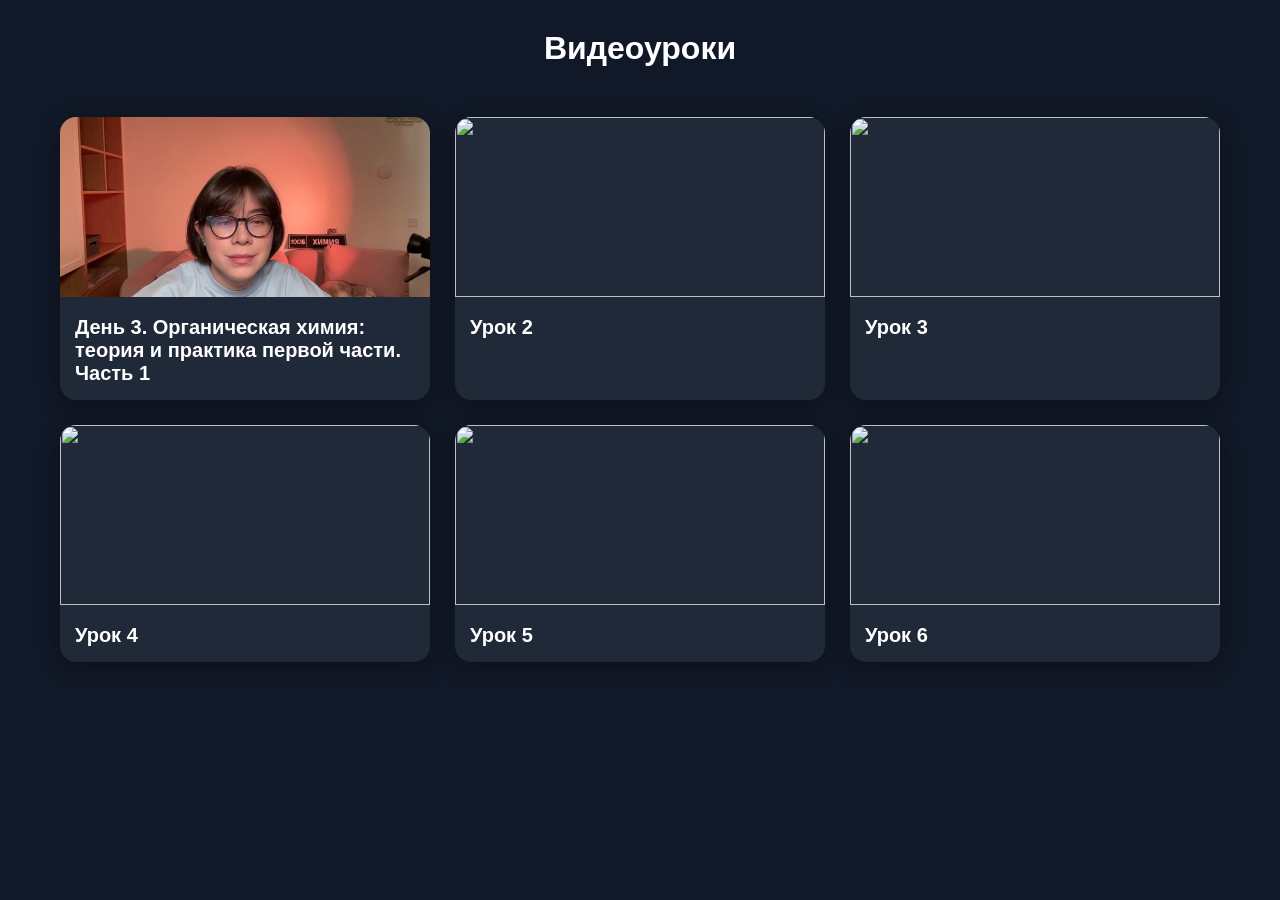
==== index.html @ d2732f39 "Начальный коммит проекта" ====
<!DOCTYPE html>
<html lang="en">
<head>
    <meta charset="UTF-8">
    <meta name="viewport" content="width=device-width, initial-scale=1.0">
    <link rel="stylesheet" href="style.css">
    <script src="script.js"></script>
    <title>Видеоуроки</title>
</head>
<body>
    <div id="mainPage">

<header>Видеоуроки</header>

<div class="video-grid">

<div class="card"
onclick="openVideo('https://educontent.cloud/watch/3a9de1ed-5f81-4a28-bfef-b7c8d9c45e52?partner=15')">

<img src="img/photo_2026-06-13_22-51-45.jpg">

<div class="card-title">
День 3. Органическая химия: теория и практика первой части. Часть 1
</div>

</div>

<div class="card">
<img src="https://picsum.photos/600/350?2">
<div class="card-title">Урок 2</div>
</div>

<div class="card">
<img src="https://picsum.photos/600/350?3">
<div class="card-title">Урок 3</div>
</div>

<div class="card">
<img src="https://picsum.photos/600/350?4">
<div class="card-title">Урок 4</div>
</div>

<div class="card">
<img src="https://picsum.photos/600/350?5">
<div class="card-title">Урок 5</div>
</div>

<div class="card">
<img src="https://picsum.photos/600/350?6">
<div class="card-title">Урок 6</div>
</div>

</div>

</div>

<!-- Страница плеера -->
<div class="player-page" id="playerPage">
    <div class="player-controls">
        <button class="back-btn" onclick="backToMenu()">
            ← Назад к урокам
        </button>
    </div>
    <div class="iframe-container">
        <!-- Добавлены все виды разрешений на фулскрин для всех браузеров -->
        <iframe 
            id="player" 
            allow="autoplay; fullscreen; picture-in-picture" 
            allowfullscreen
            webkitallowfullscreen
            mozallowfullscreen>
        </iframe>
    </div>
</div>

</div>
</body>
</html>
---- style.css ----
*{
    margin:0;
    padding:0;
    box-sizing:border-box;
    font-family:Arial,sans-serif;
}

body{
    background:#111827;
    color:white;
}

header{
    text-align:center;
    padding:30px;
    font-size:32px;
    font-weight:bold;
}

.video-grid{
    max-width:1200px;
    margin:auto;
    display:grid;
    grid-template-columns:repeat(auto-fit,minmax(300px,1fr));
    gap:25px;
    padding:20px;
}

.card{
    background:#1f2937;
    border-radius:16px;
    overflow:hidden;
    cursor:pointer;
    transition:.3s;
    box-shadow:0 5px 20px rgba(0,0,0,.3);
}

.card:hover{
    transform:translateY(-8px);
}

.card img{
    width:100%;
    height:180px;
    object-fit:cover;
}

.card-title{
    padding:15px;
    font-size:20px;
    font-weight:bold;
}

.player-page{
    display:none;
    height:100vh;
    padding:20px;
}

.back-btn{
    background:#2563eb;
    color:white;
    border:none;
    padding:12px 20px;
    border-radius:10px;
    cursor:pointer;
    margin-bottom:20px;
    font-size:16px;
}

.back-btn:hover{
    background:#1d4ed8;
}

iframe{
    width:100%;
    height:80vh;
    border:none;
    border-radius:15px;
}


@media (max-width: 768px) {
    header {
        font-size: 28px;
        padding: 30px 15px 10px;
    }
    .video-grid {
        gap: 16px;
        padding: 16px;
    }
    .card-title {
        font-size: 16px;
        padding: 12px;
    }
    .player-controls {
        padding: 10px 15px;
    }
    .back-btn {
        padding: 8px 16px;
        font-size: 14px;
    }
}
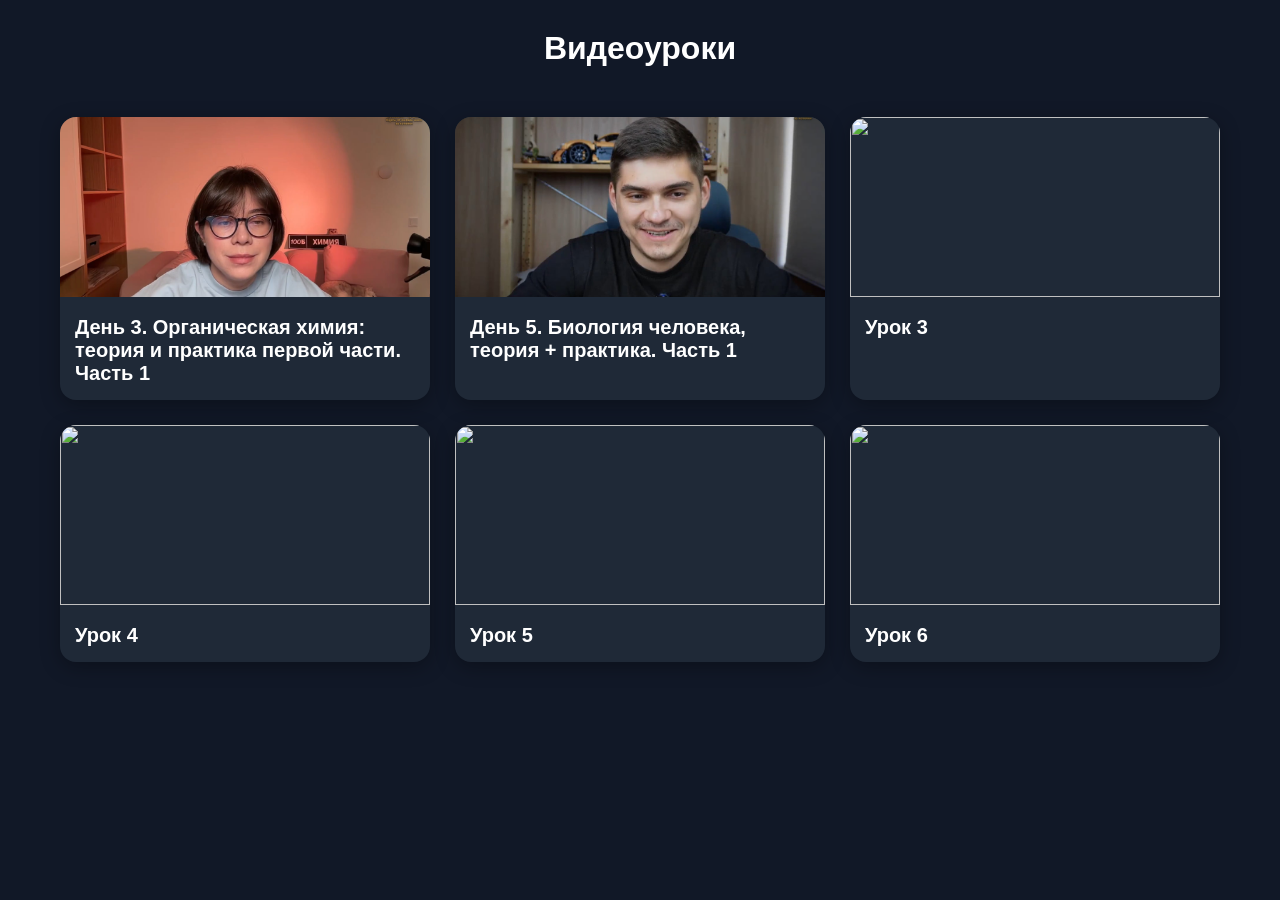
==== commit 58d89471: "Описание изменений" ====
--- a/index.html
+++ b/index.html
@@ -14,20 +14,17 @@
 
 <div class="video-grid">
 
-<div class="card"
-onclick="openVideo('https://educontent.cloud/watch/3a9de1ed-5f81-4a28-bfef-b7c8d9c45e52?partner=15')">
-
+<div class="card" onclick="openVideo('https://educontent.cloud/watch/3a9de1ed-5f81-4a28-bfef-b7c8d9c45e52?partner=15')">
 <img src="img/photo_2026-06-13_22-51-45.jpg">
-
 <div class="card-title">
 День 3. Органическая химия: теория и практика первой части. Часть 1
 </div>
 
 </div>
 
-<div class="card">
-<img src="https://picsum.photos/600/350?2">
-<div class="card-title">Урок 2</div>
+<div class="card" onclick="openVideo('https://educontent.cloud/watch/ddbd0904-7dd3-4277-af37-741497814274?partner=15')">
+<img src="img/photo_2026-06-14_15-30-40.jpg">
+<div class="card-title">День 5. Биология человека, теория + практика. Часть 1</div>
 </div>
 
 <div class="card">
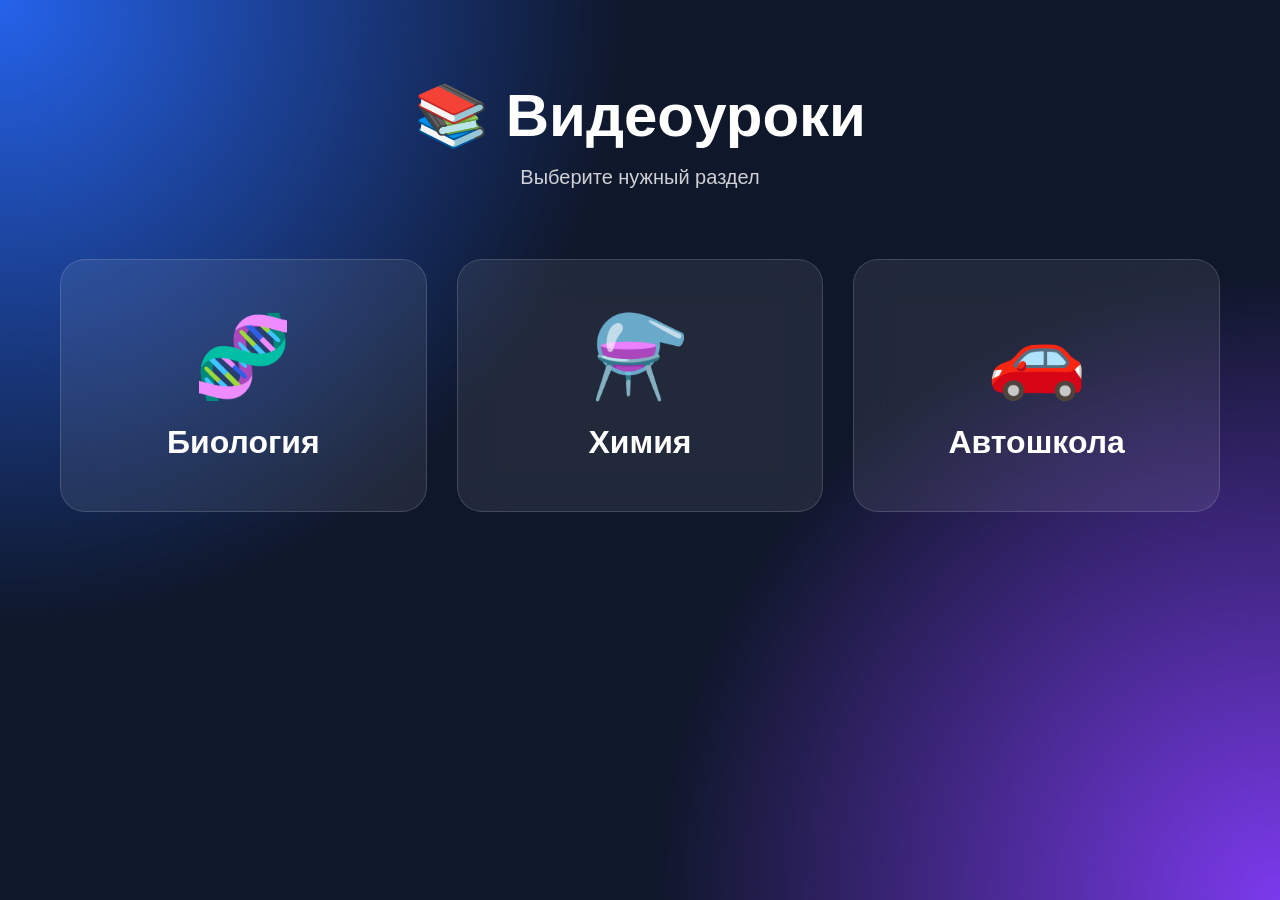
==== commit 0320d0b2: "Описание изменений" ====
--- a/index.html
+++ b/index.html
@@ -8,68 +8,28 @@
     <title>Видеоуроки</title>
 </head>
 <body>
-    <div id="mainPage">
-
-<header>Видеоуроки</header>
-
-<div class="video-grid">
-
-<div class="card" onclick="openVideo('https://educontent.cloud/watch/3a9de1ed-5f81-4a28-bfef-b7c8d9c45e52?partner=15')">
-<img src="img/photo_2026-06-13_22-51-45.jpg">
-<div class="card-title">
-День 3. Органическая химия: теория и практика первой части. Часть 1
+   <div class="hero">
+    <h1>📚 Видеоуроки</h1>
+    <p>Выберите нужный раздел</p>
 </div>
 
-</div>
+<div class="categories">
 
-<div class="card" onclick="openVideo('https://educontent.cloud/watch/ddbd0904-7dd3-4277-af37-741497814274?partner=15')">
-<img src="img/photo_2026-06-14_15-30-40.jpg">
-<div class="card-title">День 5. Биология человека, теория + практика. Часть 1</div>
-</div>
+    <a href="biology/biology.html" class="category biology">
+        <div class="icon">🧬</div>
+        <h2>Биология</h2>
+    </a>
 
-<div class="card">
-<img src="https://picsum.photos/600/350?3">
-<div class="card-title">Урок 3</div>
-</div>
+    <a href="chemistry.html" class="category chemistry">
+        <div class="icon">⚗️</div>
+        <h2>Химия</h2>
+    </a>
 
-<div class="card">
-<img src="https://picsum.photos/600/350?4">
-<div class="card-title">Урок 4</div>
-</div>
-
-<div class="card">
-<img src="https://picsum.photos/600/350?5">
-<div class="card-title">Урок 5</div>
-</div>
-
-<div class="card">
-<img src="https://picsum.photos/600/350?6">
-<div class="card-title">Урок 6</div>
-</div>
-
-</div>
-
-</div>
-
-<!-- Страница плеера -->
-<div class="player-page" id="playerPage">
-    <div class="player-controls">
-        <button class="back-btn" onclick="backToMenu()">
-            ← Назад к урокам
-        </button>
-    </div>
-    <div class="iframe-container">
-        <!-- Добавлены все виды разрешений на фулскрин для всех браузеров -->
-        <iframe 
-            id="player" 
-            allow="autoplay; fullscreen; picture-in-picture" 
-            allowfullscreen
-            webkitallowfullscreen
-            mozallowfullscreen>
-        </iframe>
-    </div>
-</div>
+    <a href="driving.html" class="category driving">
+        <div class="icon">🚗</div>
+        <h2>Автошкола</h2>
+    </a>
 
 </div>
 </body>
-</html>
+</html>
--- a/style.css
+++ b/style.css
@@ -3,60 +3,105 @@
     margin:0;
     padding:0;
     box-sizing:border-box;
-    font-family:Arial,sans-serif;
+    font-family:'Segoe UI',sans-serif;
 }
 
 body{
-    background:#111827;
+    min-height:100vh;
+    background:
+    radial-gradient(circle at top left,#2563eb 0%,transparent 40%),
+    radial-gradient(circle at bottom right,#7c3aed 0%,transparent 40%),
+    #0f172a;
     color:white;
 }
 
-header{
+.hero{
     text-align:center;
-    padding:30px;
-    font-size:32px;
-    font-weight:bold;
+    padding:80px 20px 50px;
 }
 
-.video-grid{
+.hero h1{
+    font-size:60px;
+    margin-bottom:15px;
+}
+
+.hero p{
+    font-size:20px;
+    opacity:.8;
+}
+
+.categories{
     max-width:1200px;
     margin:auto;
+    padding:20px;
     display:grid;
-    grid-template-columns:repeat(auto-fit,minmax(300px,1fr));
-    gap:25px;
-    padding:20px;
+    grid-template-columns:repeat(auto-fit,minmax(280px,1fr));
+    gap:30px;
 }
 
-.card{
-    background:#1f2937;
-    border-radius:16px;
-    overflow:hidden;
-    cursor:pointer;
-    transition:.3s;
-    box-shadow:0 5px 20px rgba(0,0,0,.3);
+.category{
+    text-decoration:none;
+    color:white;
+    padding:50px 20px;
+    border-radius:25px;
+    text-align:center;
+    backdrop-filter:blur(20px);
+    background:rgba(255,255,255,.08);
+    border:1px solid rgba(255,255,255,.15);
+    transition:.35s;
 }
 
-.card:hover{
-    transform:translateY(-8px);
+.category:hover{
+    transform:translateY(-10px) scale(1.03);
 }
 
-.card img{
-    width:100%;
-    height:180px;
-    object-fit:cover;
+.icon{
+    font-size:80px;
+    margin-bottom:20px;
 }
 
-.card-title{
-    padding:15px;
-    font-size:20px;
-    font-weight:bold;
+.category h2{
+    font-size:32px;
 }
 
-.player-page{
-    display:none;
-    height:100vh;
-    padding:20px;
+.biology:hover{
+    box-shadow:0 0 40px rgba(34,197,94,.7);
 }
+
+.chemistry:hover{
+    box-shadow:0 0 40px rgba(168,85,247,.7);
+}
+
+.driving:hover{
+    box-shadow:0 0 40px rgba(59,130,246,.7);
+}
+
+@media(max-width:768px){
+
+.hero h1{
+    font-size:42px;
+}
+
+.category{
+    padding:35px 20px;
+}
+
+.icon{
+    font-size:60px;
+}
+
+.category h2{
+    font-size:24px;
+}
+
+}
+
+
+
+
+
+
+
 
 .back-btn{
     background:#2563eb;
